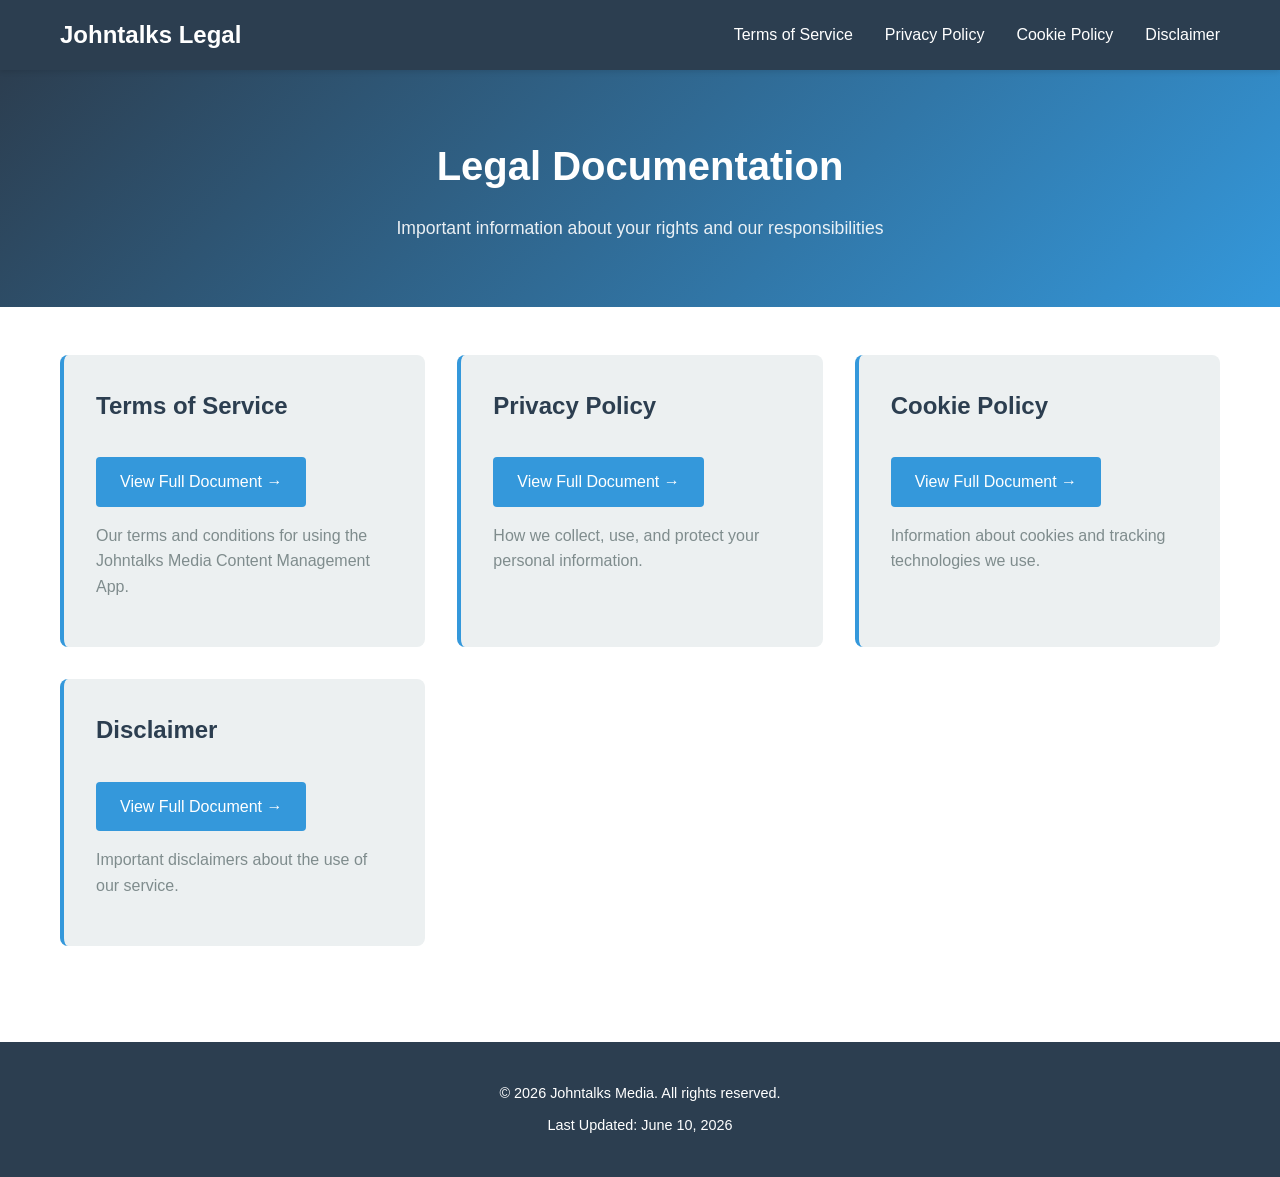
==== index.html @ 0ed0b3a4 "Add main landing page with legal document links" ====
<!DOCTYPE html>
<html lang="en">
<head>
    <meta charset="UTF-8">
    <meta name="viewport" content="width=device-width, initial-scale=1.0">
    <meta name="description" content="Legal documentation for Johntalks Media Content Management App">
    <meta name="author" content="Johntalks Media">
    <title>Johntalks - Legal Documentation</title>
    <link rel="stylesheet" href="assets/css/style.css">
</head>
<body>
    <header>
        <nav class="navbar">
            <div class="container">
                <div class="logo">
                    <h1>Johntalks Legal</h1>
                </div>
                <ul class="nav-links">
                    <li><a href="#terms">Terms of Service</a></li>
                    <li><a href="#privacy">Privacy Policy</a></li>
                    <li><a href="#cookies">Cookie Policy</a></li>
                    <li><a href="#disclaimer">Disclaimer</a></li>
                </ul>
            </div>
        </nav>
    </header>

    <main>
        <section class="hero">
            <div class="container">
                <h2>Legal Documentation</h2>
                <p>Important information about your rights and our responsibilities</p>
            </div>
        </section>

        <section class="content">
            <div class="container">
                <div class="legal-documents">
                    <article id="terms" class="document">
                        <h3>Terms of Service</h3>
                        <p><a href="docs/terms-of-service.html" class="btn">View Full Document →</a></p>
                        <p>Our terms and conditions for using the Johntalks Media Content Management App.</p>
                    </article>

                    <article id="privacy" class="document">
                        <h3>Privacy Policy</h3>
                        <p><a href="docs/privacy-policy.html" class="btn">View Full Document →</a></p>
                        <p>How we collect, use, and protect your personal information.</p>
                    </article>

                    <article id="cookies" class="document">
                        <h3>Cookie Policy</h3>
                        <p><a href="docs/cookie-policy.html" class="btn">View Full Document →</a></p>
                        <p>Information about cookies and tracking technologies we use.</p>
                    </article>

                    <article id="disclaimer" class="document">
                        <h3>Disclaimer</h3>
                        <p><a href="docs/disclaimer.html" class="btn">View Full Document →</a></p>
                        <p>Important disclaimers about the use of our service.</p>
                    </article>
                </div>
            </div>
        </section>
    </main>

    <footer>
        <div class="container">
            <p>&copy; 2026 Johntalks Media. All rights reserved.</p>
            <p>Last Updated: June 10, 2026</p>
        </div>
    </footer>
</body>
</html>
---- assets/css/style.css ----
/* Global Styles */
:root {
    --primary-color: #2c3e50;
    --secondary-color: #3498db;
    --accent-color: #e74c3c;
    --light-bg: #ecf0f1;
    --text-dark: #2c3e50;
    --text-light: #7f8c8d;
    --border-color: #bdc3c7;
}

* {
    margin: 0;
    padding: 0;
    box-sizing: border-box;
}

html {
    scroll-behavior: smooth;
}

body {
    font-family: -apple-system, BlinkMacSystemFont, 'Segoe UI', Roboto, Oxygen, Ubuntu, Cantarell, sans-serif;
    line-height: 1.6;
    color: var(--text-dark);
    background-color: #fff;
}

a {
    color: var(--secondary-color);
    text-decoration: none;
    transition: color 0.3s ease;
}

a:hover {
    color: var(--accent-color);
}

/* Container */
.container {
    max-width: 1200px;
    margin: 0 auto;
    padding: 0 20px;
}

/* Header & Navigation */
header {
    background-color: var(--primary-color);
    color: white;
    position: sticky;
    top: 0;
    z-index: 100;
    box-shadow: 0 2px 5px rgba(0, 0, 0, 0.1);
}

.navbar {
    padding: 1rem 0;
}

.navbar .container {
    display: flex;
    justify-content: space-between;
    align-items: center;
}

.logo h1 {
    font-size: 1.5rem;
    font-weight: 600;
}

.nav-links {
    list-style: none;
    display: flex;
    gap: 2rem;
}

.nav-links a {
    color: white;
    font-weight: 500;
    transition: color 0.3s ease;
}

.nav-links a:hover {
    color: var(--secondary-color);
}

/* Hero Section */
.hero {
    background: linear-gradient(135deg, var(--primary-color) 0%, var(--secondary-color) 100%);
    color: white;
    padding: 4rem 0;
    text-align: center;
}

.hero h2 {
    font-size: 2.5rem;
    margin-bottom: 1rem;
}

.hero p {
    font-size: 1.1rem;
    opacity: 0.9;
}

/* Main Content */
main {
    min-height: calc(100vh - 200px);
}

.content {
    padding: 3rem 0;
}

/* Legal Documents Grid */
.legal-documents {
    display: grid;
    grid-template-columns: repeat(auto-fit, minmax(300px, 1fr));
    gap: 2rem;
}

.document {
    background-color: var(--light-bg);
    padding: 2rem;
    border-radius: 8px;
    border-left: 4px solid var(--secondary-color);
    transition: transform 0.3s ease, box-shadow 0.3s ease;
}

.document:hover {
    transform: translateY(-5px);
    box-shadow: 0 5px 15px rgba(0, 0, 0, 0.1);
}

.document h3 {
    color: var(--primary-color);
    margin-bottom: 1rem;
    font-size: 1.5rem;
}

.document p {
    color: var(--text-light);
    margin-bottom: 1rem;
}

/* Button Styles */
.btn {
    display: inline-block;
    padding: 0.75rem 1.5rem;
    background-color: var(--secondary-color);
    color: white !important;
    border-radius: 4px;
    font-weight: 500;
    transition: background-color 0.3s ease;
    margin-top: 1rem;
}

.btn:hover {
    background-color: var(--accent-color);
}

/* Footer */
footer {
    background-color: var(--primary-color);
    color: white;
    padding: 2rem 0;
    text-align: center;
    margin-top: 3rem;
}

footer p {
    margin: 0.5rem 0;
    font-size: 0.9rem;
}

/* Accessibility */
@media (prefers-reduced-motion: reduce) {
    * {
        animation-duration: 0.01ms !important;
        animation-iteration-count: 1 !important;
        transition-duration: 0.01ms !important;
        scroll-behavior: auto !important;
    }
}

/* Responsive Design */
@media (max-width: 768px) {
    .navbar .container {
        flex-direction: column;
        gap: 1rem;
    }

    .nav-links {
        flex-direction: column;
        gap: 1rem;
        text-align: center;
    }

    .hero h2 {
        font-size: 1.8rem;
    }

    .legal-documents {
        grid-template-columns: 1fr;
    }
}

/* Print Styles */
@media print {
    header,
    footer,
    .nav-links {
        display: none;
    }

    .document {
        page-break-inside: avoid;
        border: 1px solid var(--border-color);
        box-shadow: none;
    }
}
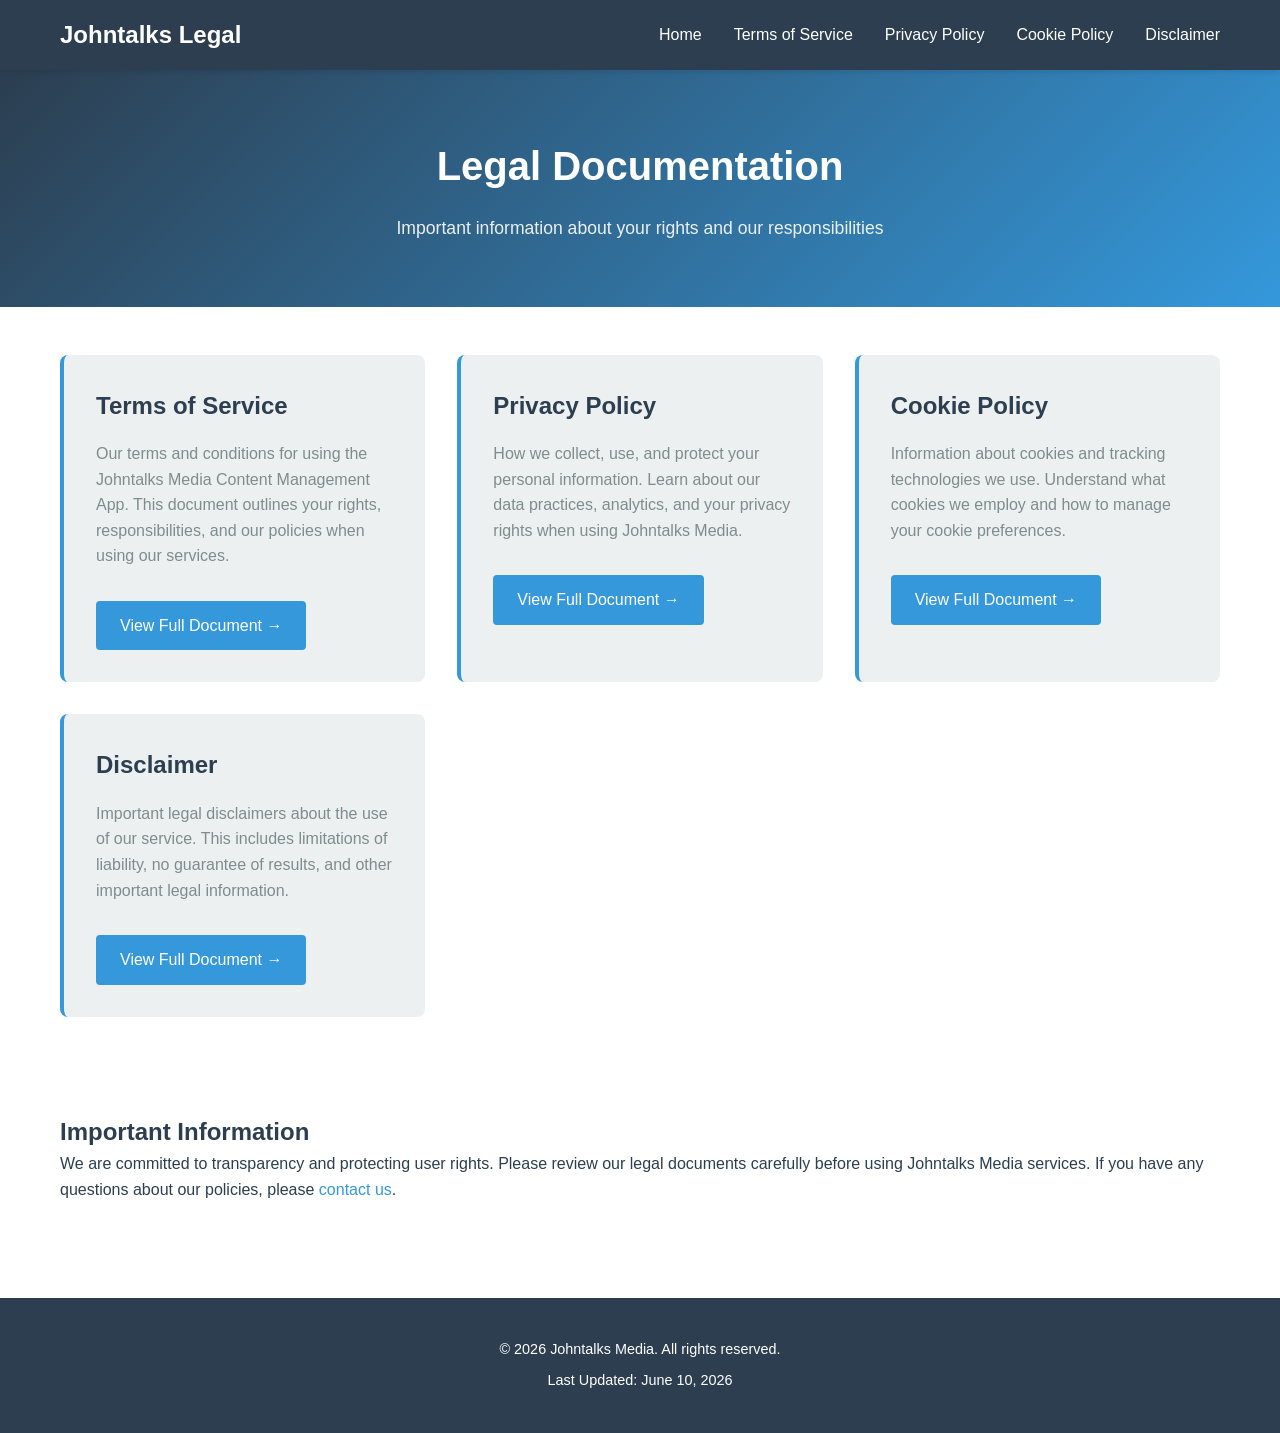
==== commit 9e13bcb3: "Update main index with legal documents CSS stylesheet" ====
--- a/index.html
+++ b/index.html
@@ -7,6 +7,7 @@
     <meta name="author" content="Johntalks Media">
     <title>Johntalks - Legal Documentation</title>
     <link rel="stylesheet" href="assets/css/style.css">
+    <link rel="stylesheet" href="assets/css/legal-documents.css">
 </head>
 <body>
     <header>
@@ -16,10 +17,11 @@
                     <h1>Johntalks Legal</h1>
                 </div>
                 <ul class="nav-links">
-                    <li><a href="#terms">Terms of Service</a></li>
-                    <li><a href="#privacy">Privacy Policy</a></li>
-                    <li><a href="#cookies">Cookie Policy</a></li>
-                    <li><a href="#disclaimer">Disclaimer</a></li>
+                    <li><a href="index.html">Home</a></li>
+                    <li><a href="docs/terms-of-service.html">Terms of Service</a></li>
+                    <li><a href="docs/privacy-policy.html">Privacy Policy</a></li>
+                    <li><a href="docs/cookie-policy.html">Cookie Policy</a></li>
+                    <li><a href="docs/disclaimer.html">Disclaimer</a></li>
                 </ul>
             </div>
         </nav>
@@ -38,27 +40,36 @@
                 <div class="legal-documents">
                     <article id="terms" class="document">
                         <h3>Terms of Service</h3>
-                        <p><a href="docs/terms-of-service.html" class="btn">View Full Document →</a></p>
-                        <p>Our terms and conditions for using the Johntalks Media Content Management App.</p>
+                        <p>Our terms and conditions for using the Johntalks Media Content Management App. This document outlines your rights, responsibilities, and our policies when using our services.</p>
+                        <a href="docs/terms-of-service.html" class="btn">View Full Document →</a>
                     </article>
 
                     <article id="privacy" class="document">
                         <h3>Privacy Policy</h3>
-                        <p><a href="docs/privacy-policy.html" class="btn">View Full Document →</a></p>
-                        <p>How we collect, use, and protect your personal information.</p>
+                        <p>How we collect, use, and protect your personal information. Learn about our data practices, analytics, and your privacy rights when using Johntalks Media.</p>
+                        <a href="docs/privacy-policy.html" class="btn">View Full Document →</a>
                     </article>
 
                     <article id="cookies" class="document">
                         <h3>Cookie Policy</h3>
-                        <p><a href="docs/cookie-policy.html" class="btn">View Full Document →</a></p>
-                        <p>Information about cookies and tracking technologies we use.</p>
+                        <p>Information about cookies and tracking technologies we use. Understand what cookies we employ and how to manage your cookie preferences.</p>
+                        <a href="docs/cookie-policy.html" class="btn">View Full Document →</a>
                     </article>
 
                     <article id="disclaimer" class="document">
                         <h3>Disclaimer</h3>
-                        <p><a href="docs/disclaimer.html" class="btn">View Full Document →</a></p>
-                        <p>Important disclaimers about the use of our service.</p>
+                        <p>Important legal disclaimers about the use of our service. This includes limitations of liability, no guarantee of results, and other important legal information.</p>
+                        <a href="docs/disclaimer.html" class="btn">View Full Document →</a>
                     </article>
+                </div>
+            </div>
+        </section>
+
+        <section class="content">
+            <div class="container">
+                <div class="info-section">
+                    <h2>Important Information</h2>
+                    <p>We are committed to transparency and protecting user rights. Please review our legal documents carefully before using Johntalks Media services. If you have any questions about our policies, please <a href="mailto:johnme4real@gmail.com">contact us</a>.</p>
                 </div>
             </div>
         </section>
--- a/assets/css/legal-documents.css
+++ b/assets/css/legal-documents.css
@@ -0,0 +1,102 @@
+/* Legal Document Specific Styles */
+.legal-document {
+    line-height: 1.8;
+    max-width: 900px;
+    margin: 0 auto;
+}
+
+.legal-document h3 {
+    color: var(--primary-color);
+    margin-top: 2rem;
+    margin-bottom: 1rem;
+    font-size: 1.4rem;
+    border-bottom: 2px solid var(--secondary-color);
+    padding-bottom: 0.5rem;
+}
+
+.legal-document h4 {
+    color: var(--primary-color);
+    margin-top: 1.5rem;
+    margin-bottom: 0.75rem;
+    font-size: 1.1rem;
+}
+
+.legal-document p {
+    margin-bottom: 1rem;
+    text-align: justify;
+}
+
+.legal-document ul {
+    margin-left: 2rem;
+    margin-bottom: 1rem;
+}
+
+.legal-document li {
+    margin-bottom: 0.5rem;
+    line-height: 1.6;
+}
+
+.legal-document ul ul {
+    margin-left: 1.5rem;
+    margin-top: 0.5rem;
+}
+
+.legal-document strong {
+    color: var(--primary-color);
+}
+
+.legal-document hr {
+    border: none;
+    border-top: 1px solid var(--border-color);
+    margin: 2rem 0;
+}
+
+.document-footer {
+    text-align: center;
+    margin-top: 2rem;
+    padding-top: 1.5rem;
+    border-top: 1px solid var(--border-color);
+}
+
+.document-footer p {
+    margin-bottom: 0.5rem;
+}
+
+.policy-note {
+    background-color: var(--light-bg);
+    border-left: 4px solid var(--accent-color);
+    padding: 1.5rem;
+    margin: 2rem 0;
+    border-radius: 4px;
+}
+
+.policy-note h4 {
+    margin-top: 0;
+}
+
+.policy-note ul {
+    margin-bottom: 0;
+}
+
+/* Responsive adjustments */
+@media (max-width: 768px) {
+    .legal-document h3 {
+        font-size: 1.2rem;
+    }
+
+    .legal-document h4 {
+        font-size: 1rem;
+    }
+
+    .legal-document p {
+        text-align: left;
+    }
+
+    .legal-document ul {
+        margin-left: 1.5rem;
+    }
+
+    .legal-document ul ul {
+        margin-left: 1rem;
+    }
+}
